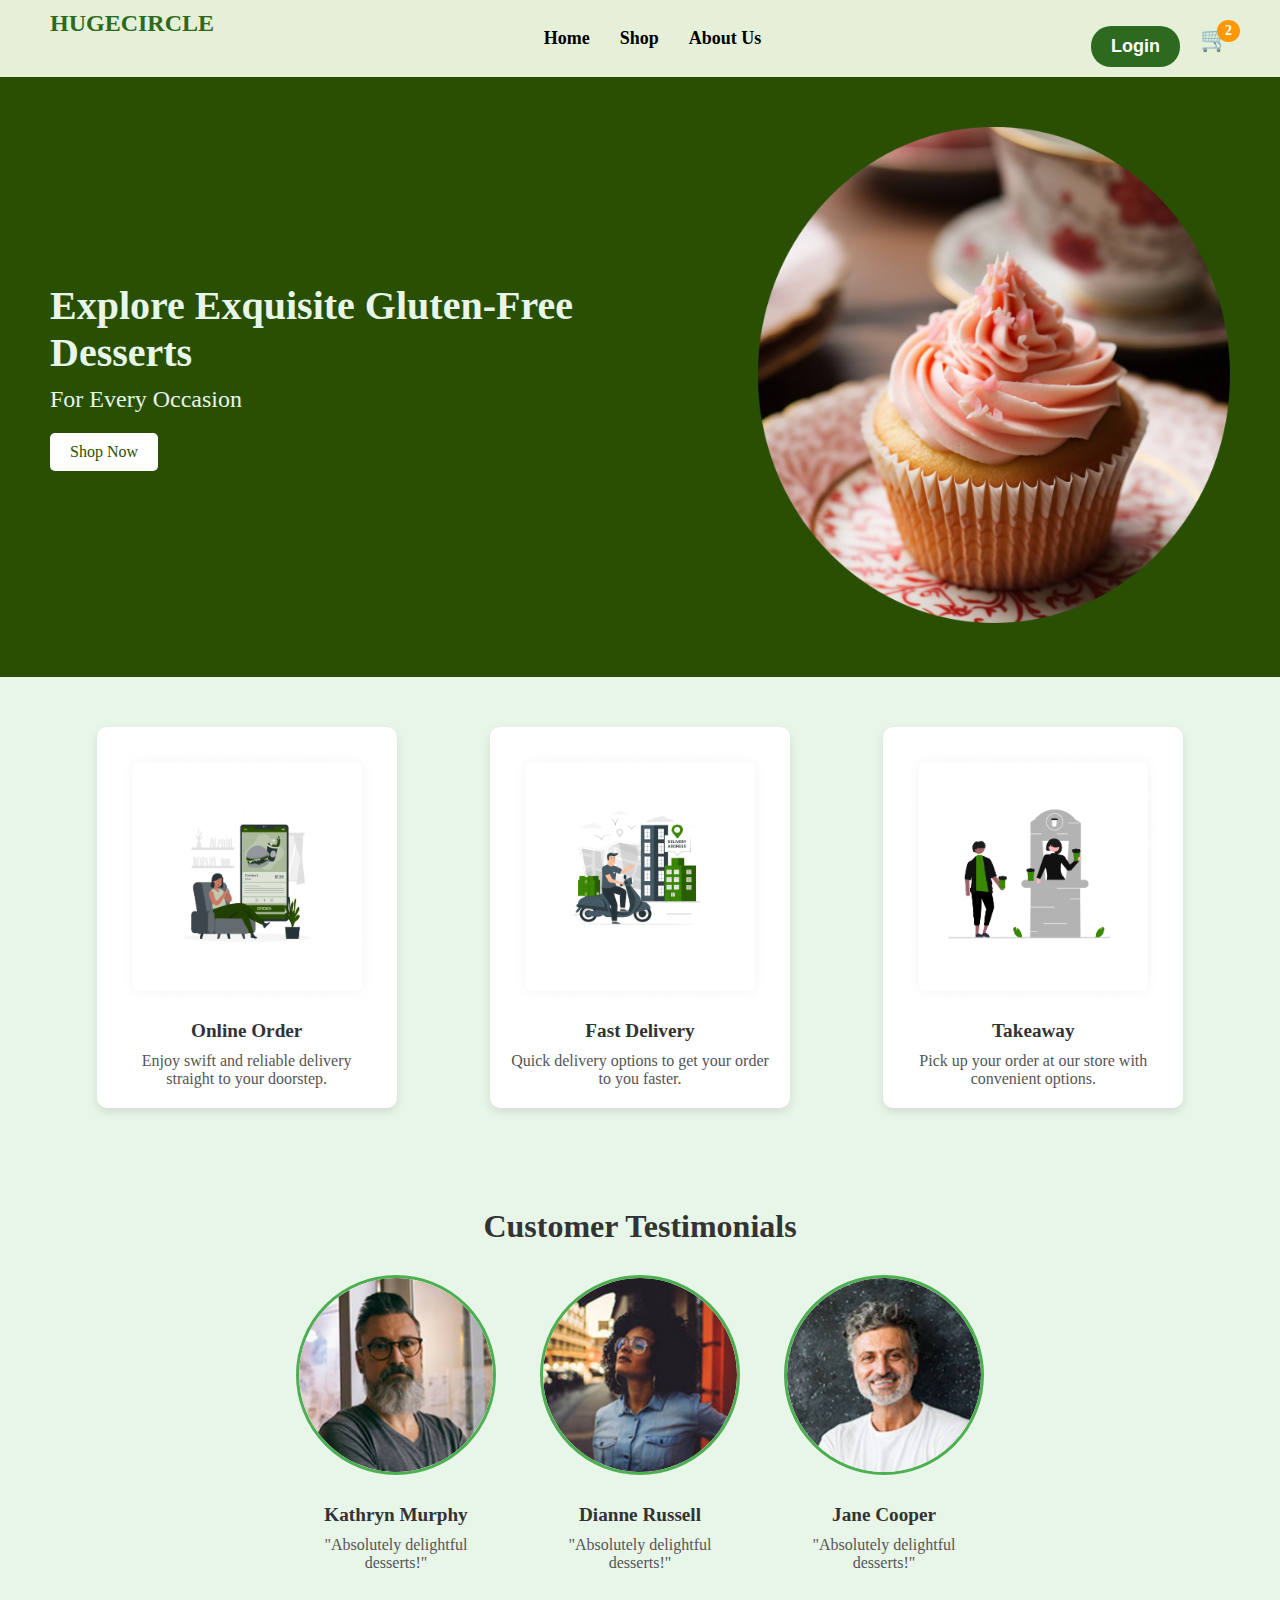
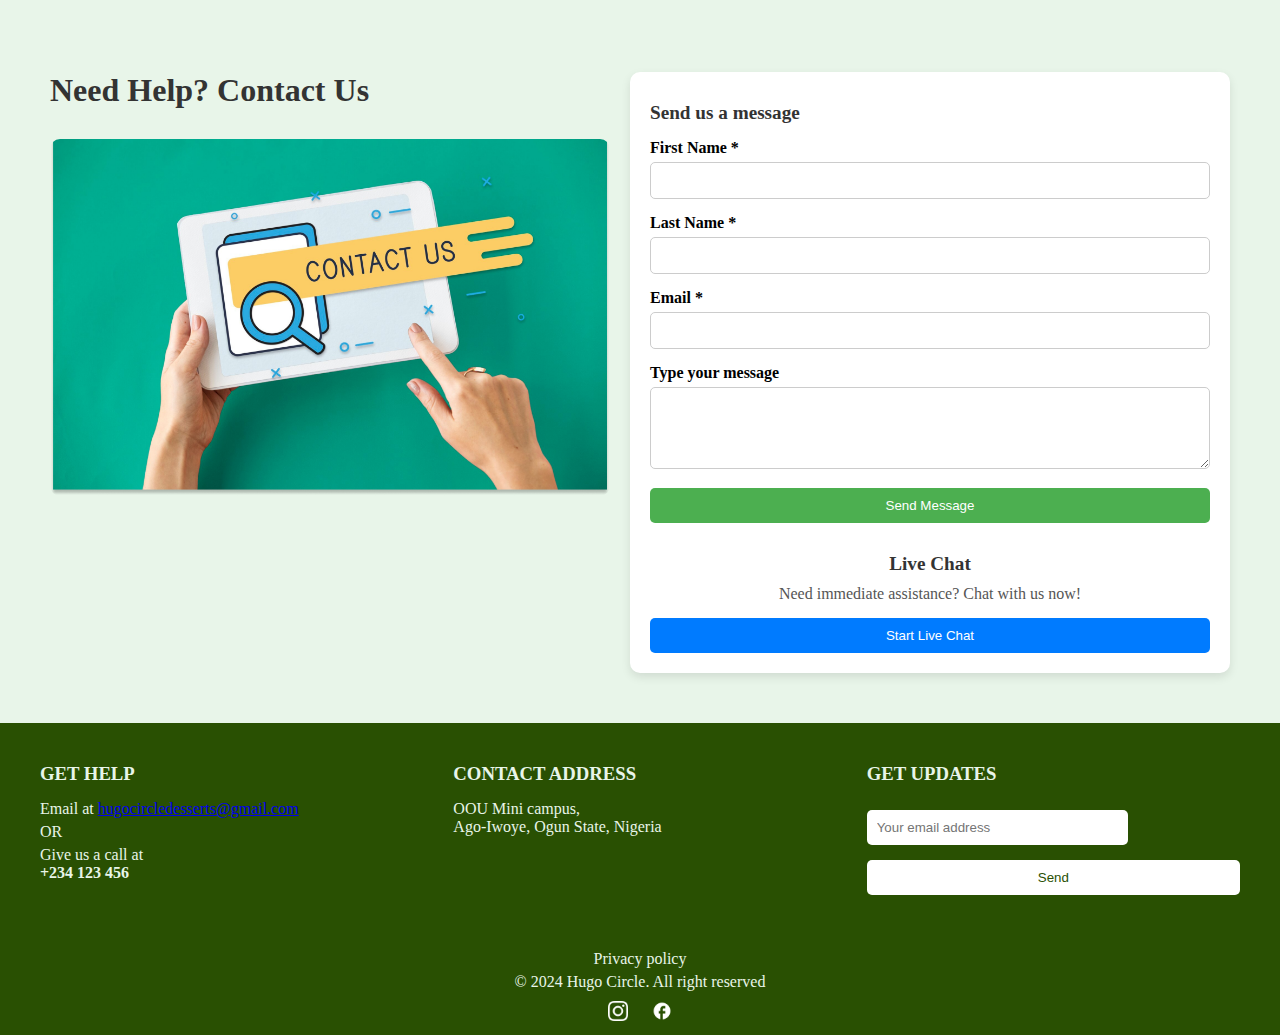
==== index.html @ d6d607e5 "Add files via upload" ====
<!DOCTYPE html>
<html lang="en">
<head>
    <meta charset="UTF-8">
    <meta name="viewport" content="width=device-width, initial-scale=1.0">
    <title>Huge Circle</title>
    <link rel="stylesheet" href="Style.css">
</head>
<body>
    <header>
        <nav class="navbar">
            <div class="logo">
                <h1>HUGECIRCLE</h1>
            </div>
            <ul class="nav-links">
                <li><a href="#">Home</a></li>
                <li><a href="#">Shop</a></li>
                <li><a href="#">About Us</a></li>
            </ul>
            <div class="actions">
                <button class="login-btn">Login</button>
                <div class="cart">
                    <span class="cart-icon">🛒</span>
                    <span class="cart-count">2</span>
                </div>
            </div>
        </nav>
    </header>

    <main>
        <section class="hero">
            <div class="hero-content">
                <h1>Explore Exquisite Gluten-Free Desserts</h1>
                <p>For Every Occasion</p>
                <a href="#" class="shop-now">Shop Now</a>
            </div>
            <div class="hero-image">
                <img src="cupcake.png   " alt="Cupcake">
            </div>
        </section>

        
        <section class="service-section">
            <div class="service-card">
                <div class="service-image">
                    <img src="onlineorder.png" alt="Online Order">
                </div>
                <h2>Online Order</h2>
                <p>Enjoy swift and reliable delivery straight to your doorstep.</p>
            </div>
            <div class="service-card">
                <div class="service-image">
                    <img src="Fast delivery.png" alt="Fast Delivery">
                </div>
                <h2>Fast Delivery</h2>
                <p>Quick delivery options to get your order to you faster.</p>
            </div>
            <div class="service-card">
                <div class="service-image">
                    <img src="Frame 382.png" alt="Takeaway">
                </div>
                <h2>Takeaway</h2>
                <p>Pick up your order at our store with convenient options.</p>
            </div>
        </section>


        <section class="testimonial-section">
            <h1>Customer Testimonials</h1>
            <div class="testimonial-card">
                <img src="kate.png" alt="Kathryn Murphy">
                <h2>Kathryn Murphy</h2>
                <p>"Absolutely delightful desserts!"</p>
            </div>
            <div class="testimonial-card">
                <img src="Dianne.png" alt="Dianne Russell">
                <h2>Dianne Russell</h2>
                <p>"Absolutely delightful desserts!"</p>
            </div>
            <div class="testimonial-card">
                <img src="Jane.png" alt="Jane Cooper">
                <h2>Jane Cooper</h2>
                <p>"Absolutely delightful desserts!"</p>
            </div>
        </section>



        <section class="contact-section">
            <div class="contact-info">
                <h1>Need Help? Contact Us</h1>
                <img src="Rectangle 4.png" alt="Contact Us" class="contact-image">
            </div>
            <div class="contact-form">
                <h2>Send us a message</h2>
                <form>
                    <label for="first-name">First Name *</label>
                    <input type="text" id="first-name" name="first-name" required>
    
                    <label for="last-name">Last Name *</label>
                    <input type="text" id="last-name" required>
    
                    <label for="email">Email *</label>
                    <input type="email" id="email" name="Email" required>
    
                    <label for="message">Type your message</label>
                    <textarea id="message" rows="4" required></textarea>
    
                    <button type="submit">Send Message</button>
                </form>
                <div class="live-chat">
                    <h2>Live Chat</h2>
                    <a href="chat.html"></a>
                    <p>Need immediate assistance? Chat with us now!</p>
                    <button class="chat-button">Start Live Chat</button>
                </div>
            </div>
        </section>
    </main>

    <footer>
  <footer class="footer">
        <div class="footer-column">
            <h3>GET HELP</h3>
            <p>Email at <a href="mailto:hugocircledesserts@gmail.com">hugocircledesserts@gmail.com</a></p>
            <p>OR</p>
            <p>Give us a call at <br><strong>+234 123 456</strong></p>
        </div>
        <div class="footer-column">
            <h3>CONTACT ADDRESS</h3>
            <p>OOU Mini campus,<br> Ago-Iwoye, Ogun State, Nigeria</p>
        </div>
        <div class="footer-column">
            <h3>GET UPDATES</h3>
            <input type="email" placeholder="Your email address" required>
            <button type="submit">Send</button>
        </div>
    </footer>
    <div class="footer-bottom">
        <p>Privacy policy</p>
        <p>© 2024 Hugo Circle. All right reserved</p>
        <div class="social-icons">
            <a href="#"><img src="bi_instagram.png" alt="Instagram"></a>
            <a href="#"><img src="ic_sharp-facebook.png" alt="Facebook"></a>
        </div>
    </div>

    </footer>
</body>
</html>
---- Style.css ----
* {
    margin: 0;
    padding: 0;
    box-sizing: border-box;
}

body {
    font-family:Georgia, 'Times New Roman', Times, serif;
    background-color: #ECF3E3; /* Light green background */
}

header {
    background-color: #e6f0d8; /* Matches the background color */
}

.navbar {
    display: flex;
    justify-content: space-between;
    align-items: center;
    padding: 10px 50px;
}

.logo h1 {
    color: #2d6a20; /* Dark green for the logo */
    font-family: 'Georgia', serif;
    font-size: 24px;
}

.nav-links {
    list-style: none;
    display: flex;
    gap: 30px;
}

.nav-links li a {
    text-decoration: none;
    color: #000;
    font-size: 18px;
    font-weight: bold;
    transition: color 0.3s ease;
}

.nav-links li a:hover {
    color: #2d6a20; /* Dark green on hover */
}

.actions {
    display: flex;
    align-items: center;
    gap: 20px;
}

.login-btn {
    background-color: #2d6a20; /* Dark green button */
    color: #fff;
    border: none;
    border-radius: 20px;
    padding: 10px 20px;
    cursor: pointer;
    font-size: 18px;
    font-weight: bold;
    transition: background-color 0.3s ease;
}

.login-btn:hover {
    background-color: #3f7d32; /* Slightly lighter green on hover */
}

.cart {
    position: relative;
    display: flex;
    align-items: center;
}

.cart-icon {
    font-size: 24px;
    color: #2d6a20;
}

.cart-count {
    position: absolute;
    top: -5px;
    right: -10px;
    background-color: #ff9800; /* Orange notification bubble */
    color: white;
    border-radius: 50%;
    padding: 3px 8px;
    font-size: 14px;
    font-weight: bold;
}
/* hero section */
.hero {
    position: relative;
    display: flex;
    align-items: center;
    justify-content: space-between;
    background-color: #295002; /* Green background */
    padding: 50px;
    color: white;
    overflow: hidden; /* Ensure the curve is contained */
}

.hero-content {
    max-width: 50%;
}

.hero-content h1 {
    font-size: 2.5rem;
    margin: 0;
    color: #e8f5e9;
}

.hero-content p {
    font-size: 1.5rem;
    margin: 10px 0 20px;
    color: #e8f5e9;
}

.shop-now {
    display: inline-block;
    padding: 10px 20px;
    background-color: white;
    color: #295002;
    text-decoration: none;
    border-radius: 5px;
    transition: background-color 0.3s;
}

.shop-now:hover {
    background-color: #e0e0e0;
}

.hero-image {
    max-width: 40%;
}

.hero-image img {
    width: 100%;
    border-radius: 10px;
}

/* adsimage */
.service-section {
    display: flex;
    justify-content: space-around;
    background-color: #e8f5e9; /* Light green background */
    padding: 50px;
}



.service-card {
    background-color: white; /* White card background */
    border-radius: 10px; /* Rounded corners */
    box-shadow: 0 4px 10px rgba(0, 0, 0, 0.1); /* Subtle shadow */
    text-align: center;
    padding: 20px;
    max-width: 300px; /* Limit card width */
    flex: 1; /* Allow cards to grow equally */
    margin: 0 10px; /* Space between cards */
}

.service-image img {
    width: 100%;
    border-radius: 10px; /* Rounded corners for the image */
}

h2 {
    font-size: 1.5rem;
    margin: 15px 0 10px;
    color: #333; /* Dark text color */
}

p {
    font-size: 1rem;
    color: #555; /* Medium gray text color */
}

/* Testimonial */
.testimonial-section {
    text-align: center;
    background-color: #e8f5e9; /* Light background color */
    padding: 50px;
    justify-content: space-around;
   
}

h1 {
    font-size: 2rem;
    margin-bottom: 30px;
    color: #333; /* Dark text color */
}

.testimonial-card {
    display: inline-block;
    margin: 0 20px;
    max-width: 200px;
    
}

.testimonial-card img {
    width: 100%;
    height: auto;
    border-radius: 50%; /* Circular image */
    border: 3px solid #4caf50; /* Green border */
    margin-bottom: 15px;
}

h2 {
    font-size: 1.2rem;
    margin: 10px 0;
    color: #333; /* Dark text color */
}

p {
    font-size: 1rem;
    color: #555; /* Medium gray text color */
}

/*contactus*/
.contact-section {
    display: flex;
    justify-content: space-between;
    padding: 50px;
    background-color: #e8f5e9;
}

.contact-info {
    flex: 1;
    margin-right: 20px; /* Space between columns */
}

.contact-image {
    width: 100%;
    height: auto;
    border-radius: 10px; /* Rounded corners for the image */
}

.contact-form {
    flex: 1;
    background-color: white; /* White background for the form */
    padding: 20px;
    border-radius: 10px; /* Rounded corners for the form */
    box-shadow: 0 4px 10px rgba(0, 0, 0, 0.1); /* Subtle shadow */
}

h1, h2 {
    color: #333; /* Dark text color */
    
}

label {
    display: block;
    margin-top: 15px;
    font-weight: bold;
}

input, textarea {
    width: 100%;
    padding: 10px;
    margin-top: 5px;
    border: 1px solid #ccc; /* Light border */
    border-radius: 5px; /* Rounded corners */
}

button {
    background-color: #4caf50; /* Green button */
    color: white; /* White text */
    border: none;
    padding: 10px 15px;
    border-radius: 5px; /* Rounded corners */
    cursor: pointer;
    margin-top: 15px;
    width: 100%;
}

.live-chat {
    margin-top: 30px;
    text-align: center;
}

.chat-button {
    background-color: #007bff; /* Blue button */
    border-color: #295002;
}

/*footer*/

.footer {
    background-color: #295002; /* Green background */
    color: white; /* White text */
    display: flex;
    justify-content: space-around;
    padding: 40px 20px;
}

.footer-column {
    flex: 1;
    margin: 0 20px;
}

.footer-column h3 {
    margin-bottom: 15px;
    color: #e8f5e9;
}

.footer-column p {
    margin: 5px 0;
    color: #e8f5e9;
}

.footer-column input {
    padding: 10px;
    border: none;
    border-radius: 5px;
    margin-top: 10px;
    width: 70%;
    
}

input[type="text"]:focus,
input[type="email"]:focus,
input[type="number"]:focus,
textarea:focus 
{
    outline: 1px solid #295002;
}

.footer-column button {
    background-color: white; /* White button */
    color: #295002; /* Green text */
    border: none;
    padding: 10px 15px;
    border-radius: 5px;
    cursor: pointer;
}

.footer-bottom {
    text-align: center;
    background-color: #295002; /* Darker green for contrast */
    padding: 10px 0;
}

.footer-bottom p {
    margin: 5px 0;
    color: #e8f5e9;
}

.social-icons {
    margin-top: 10px;
}

.social-icons a {
    margin: 0 10px;
}

.social-icons img {
    width: 20px; /* Adjust as needed */
    height: auto;
}
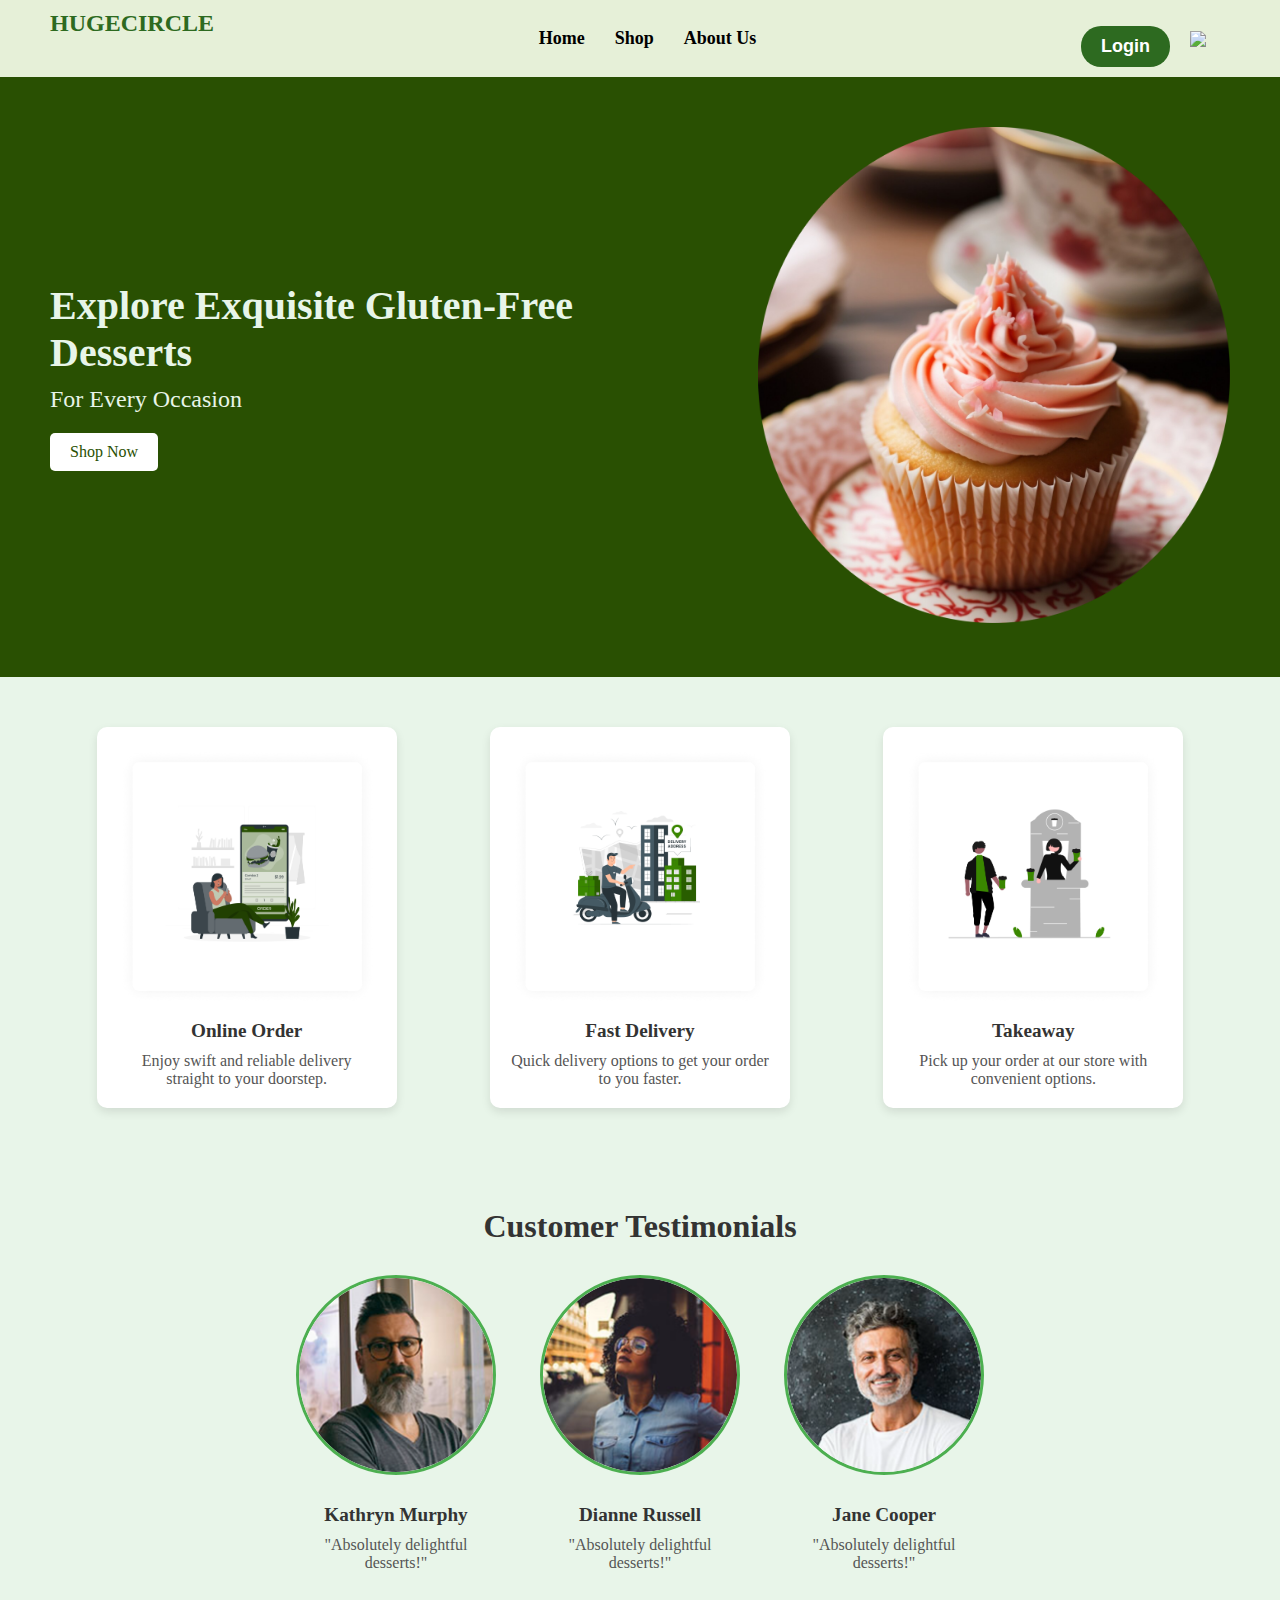
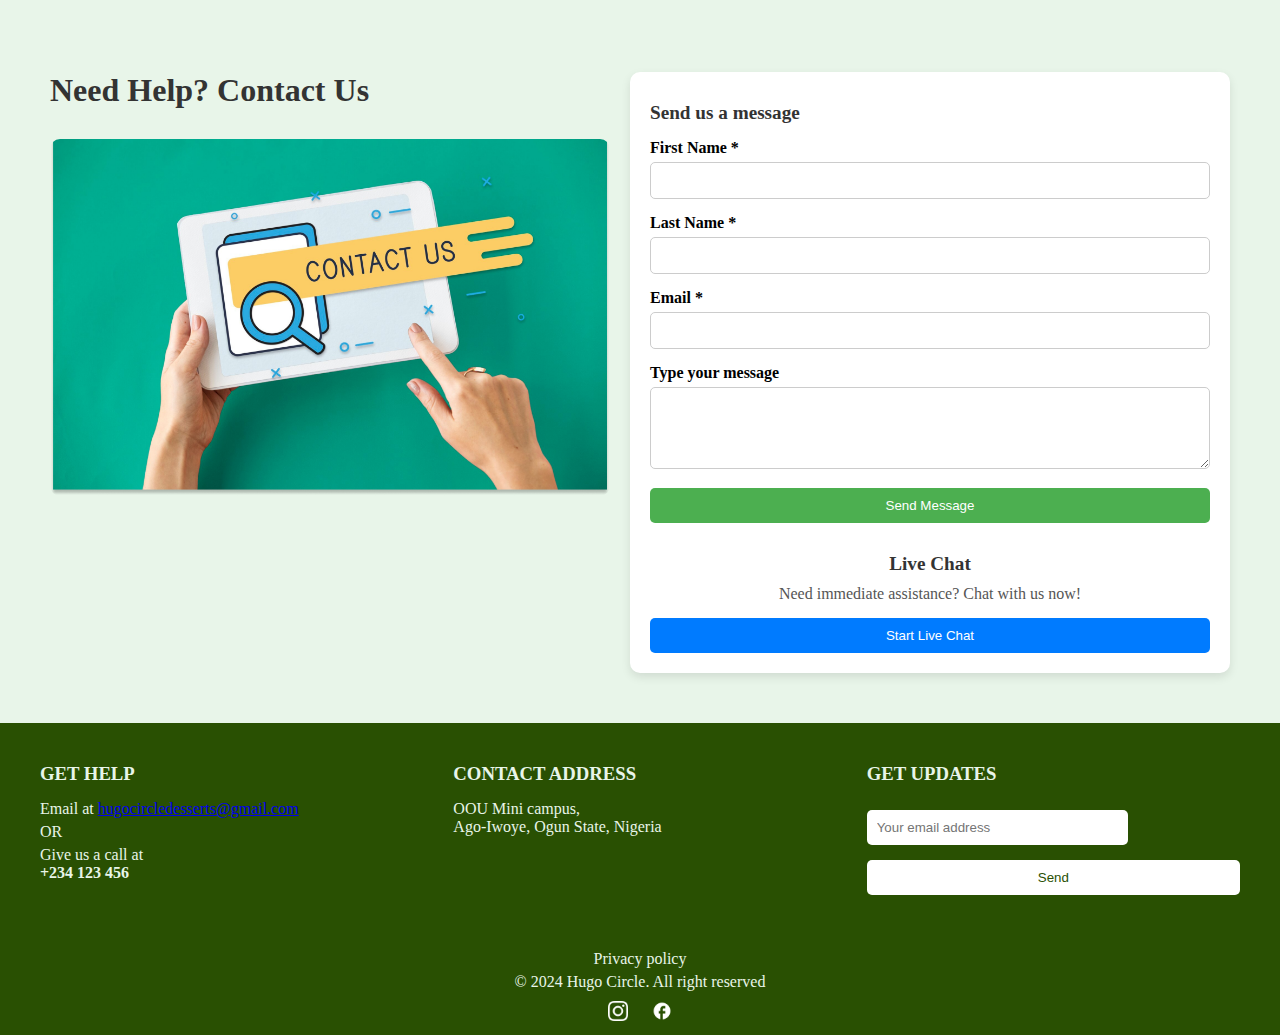
==== commit 5c7866f3: "index.html" ====
--- a/index.html
+++ b/index.html
@@ -20,8 +20,7 @@
             <div class="actions">
                 <button class="login-btn">Login</button>
                 <div class="cart">
-                    <span class="cart-icon">🛒</span>
-                    <span class="cart-count">2</span>
+                    <img src="cart.png"  width="40px"/>
                 </div>
             </div>
         </nav>
@@ -110,9 +109,10 @@
                 </form>
                 <div class="live-chat">
                     <h2>Live Chat</h2>
-                    <a href="chat.html"></a>
                     <p>Need immediate assistance? Chat with us now!</p>
-                    <button class="chat-button">Start Live Chat</button>
+                    <a href="chat.html">
+                        <button class="chat-button">Start Live Chat</button>
+                    </a>
                 </div>
             </div>
         </section>
